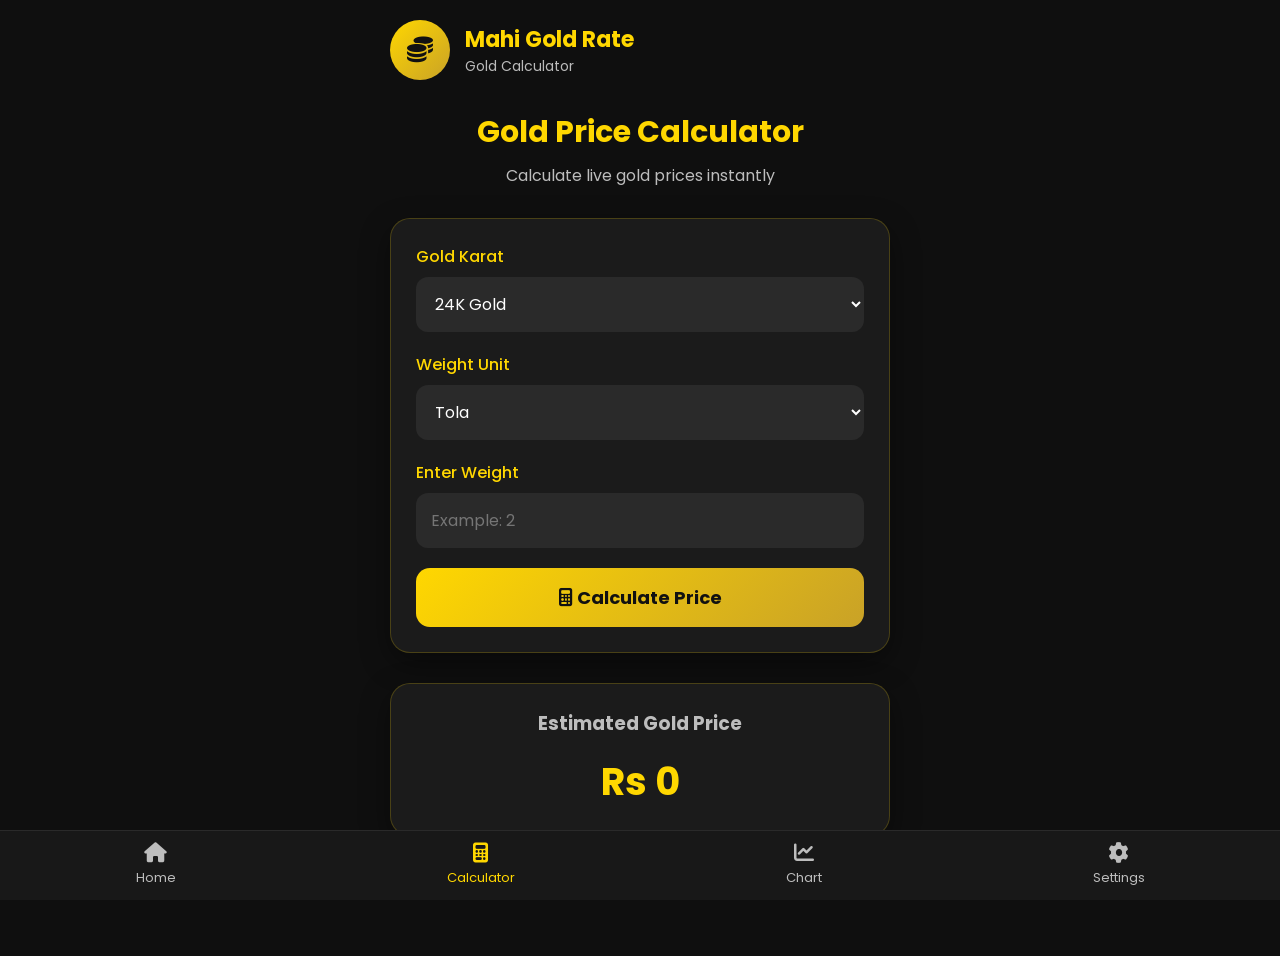
==== calculator.html @ da5678a5 "Initial commit" ====
<!DOCTYPE html>
<html lang="en">

<head>

    <meta charset="UTF-8">
    <meta name="viewport" content="width=device-width, initial-scale=1.0">

    <title>Gold Calculator | Mahi Gold Rate</title>

    <!-- Google Font -->
    <link href="https://fonts.googleapis.com/css2?family=Poppins:wght@300;400;500;600;700&display=swap"
        rel="stylesheet">

    <!-- Font Awesome -->
    <link rel="stylesheet"
        href="https://cdnjs.cloudflare.com/ajax/libs/font-awesome/6.7.2/css/all.min.css">

    <!-- CSS -->
    <link rel="stylesheet" href="calculator.css">

</head>

<body>

<div class="container">

    <!-- ===========================
            HEADER
    ============================ -->

    <header class="header">

        <div class="logo-box">

            <div class="logo">

                <i class="fa-solid fa-coins"></i>

            </div>

            <div>

                <h2>Mahi Gold Rate</h2>

                <p>Gold Calculator</p>

            </div>

        </div>

    </header>

    <!-- ===========================
        PAGE TITLE
    ============================ -->

    <section class="page-title">

        <h1>Gold Price Calculator</h1>

        <p>

            Calculate live gold prices instantly

        </p>

    </section>

    <!-- ===========================
        CALCULATOR CARD
    ============================ -->

    <section class="calculator-card">

        <!-- Gold Type -->

        <div class="input-group">

            <label>

                Gold Karat

            </label>

            <select id="goldType">

                <option value="24">24K Gold</option>

                <option value="22">22K Gold</option>

                <option value="21">21K Gold</option>

                <option value="18">18K Gold</option>

            </select>

        </div>

        <!-- Weight Unit -->

        <div class="input-group">

            <label>

                Weight Unit

            </label>

            <select id="weightUnit">

                <option value="tola">

                    Tola

                </option>

                <option value="gram">

                    Gram

                </option>

                <option value="ounce">

                    Troy Ounce

                </option>

            </select>

        </div>

        <!-- Weight -->

        <div class="input-group">

            <label>

                Enter Weight

            </label>

            <input
                type="number"
                id="weightInput"
                placeholder="Example: 2">

        </div>

        <!-- Button -->

        <button id="calculateBtn">

            <i class="fa-solid fa-calculator"></i>

            Calculate Price

        </button>

    </section>

    <!-- ===========================
        RESULT CARD
    ============================ -->

    <section class="result-card">

        <h3>

            Estimated Gold Price

        </h3>

        <h1 id="totalPrice">

            Rs 0

        </h1>

    </section>

</div>

<!-- ===========================
Bottom Navigation
=========================== -->

<nav class="bottom-nav">

    <a href="mahi.html" class="nav-item">

        <i class="fa-solid fa-house"></i>

        <span>Home</span>

    </a>

    <a href="calculator.html" class="nav-item active">

        <i class="fa-solid fa-calculator"></i>

        <span>Calculator</span>

    </a>

    <a href="chart.html" class="nav-item">

        <i class="fa-solid fa-chart-line"></i>

        <span>Chart</span>

    </a>

    <a href="setting.html" class="nav-item">

        <i class="fa-solid fa-gear"></i>

        <span>Settings</span>

    </a>

</nav>

<!-- JavaScript -->

<script src="js/config.js"></script>
<script src="js/api.js"></script>
<script src="calculator.js"></script>

</body>
</html>
---- calculator.css ----
/* ========================================
   GOOGLE FONT
======================================== */

*{
    margin:0;
    padding:0;
    box-sizing:border-box;
    font-family:'Poppins',sans-serif;
}

body{
    background:#0f0f0f;
    color:#fff;
    min-height:100vh;
    padding-bottom:100px;
}

.container{
    width:90%;
    max-width:500px;
    margin:auto;
    padding:20px 0;
}

/* ========================================
   HEADER
======================================== */

.header{
    display:flex;
    justify-content:space-between;
    align-items:center;
    margin-bottom:30px;
}

.logo-box{
    display:flex;
    align-items:center;
    gap:15px;
}

.logo{
    width:60px;
    height:60px;
    border-radius:50%;
    background:linear-gradient(135deg,#FFD700,#C9A227);
    display:flex;
    justify-content:center;
    align-items:center;
    color:#111;
    font-size:26px;
}

.logo-box h2{
    font-size:22px;
    color:#FFD700;
}

.logo-box p{
    color:#bbb;
    font-size:14px;
}

/* ========================================
   TITLE
======================================== */

.page-title{
    text-align:center;
    margin-bottom:30px;
}

.page-title h1{
    font-size:30px;
    color:#FFD700;
}

.page-title p{
    color:#bdbdbd;
    margin-top:8px;
}

/* ========================================
   CARD
======================================== */

.calculator-card{
    background:#1b1b1b;
    border:1px solid rgba(255,215,0,.2);
    border-radius:20px;
    padding:25px;
    box-shadow:0 10px 30px rgba(0,0,0,.4);
}

.input-group{
    margin-bottom:20px;
}

.input-group label{
    display:block;
    margin-bottom:8px;
    color:#FFD700;
    font-weight:500;
}

.input-group select,
.input-group input{
    width:100%;
    padding:15px;
    border:none;
    outline:none;
    border-radius:12px;
    background:#2a2a2a;
    color:#fff;
    font-size:16px;
    transition:.3s;
}

.input-group select:focus,
.input-group input:focus{
    border:1px solid #FFD700;
    box-shadow:0 0 10px rgba(255,215,0,.4);
}

/* ========================================
   BUTTON
======================================== */

#calculateBtn{
    width:100%;
    padding:16px;
    border:none;
    border-radius:14px;
    background:linear-gradient(135deg,#FFD700,#C9A227);
    color:#111;
    font-size:18px;
    font-weight:700;
    cursor:pointer;
    transition:.3s;
}

#calculateBtn:hover{
    transform:translateY(-3px);
    box-shadow:0 10px 20px rgba(255,215,0,.3);
}

/* ========================================
   RESULT CARD
======================================== */

.result-card{
    margin-top:30px;
    background:#1b1b1b;
    border:1px solid rgba(255,215,0,.2);
    border-radius:20px;
    padding:25px;
    text-align:center;
    box-shadow:0 10px 30px rgba(0,0,0,.4);
}

.result-card h3{
    color:#bdbdbd;
    margin-bottom:15px;
}

.result-card h1{
    color:#FFD700;
    font-size:38px;
}

/* ========================================
   BOTTOM NAVIGATION
======================================== */

.bottom-nav{
    position:fixed;
    bottom:0;
    left:0;
    width:100%;
    background:#181818;
    display:flex;
    justify-content:space-around;
    padding:12px 0;
    border-top:1px solid rgba(255,255,255,.08);
}

.nav-item{
    display:flex;
    flex-direction:column;
    align-items:center;
    text-decoration:none;
    color:#bdbdbd;
    font-size:13px;
    transition:.3s;
}

.nav-item i{
    font-size:20px;
    margin-bottom:5px;
}

.nav-item.active{
    color:#FFD700;
}

.nav-item:hover{
    color:#FFD700;
}

/* ========================================
   RESPONSIVE
======================================== */

@media(max-width:480px){

    .page-title h1{
        font-size:24px;
    }

    .result-card h1{
        font-size:30px;
    }

}
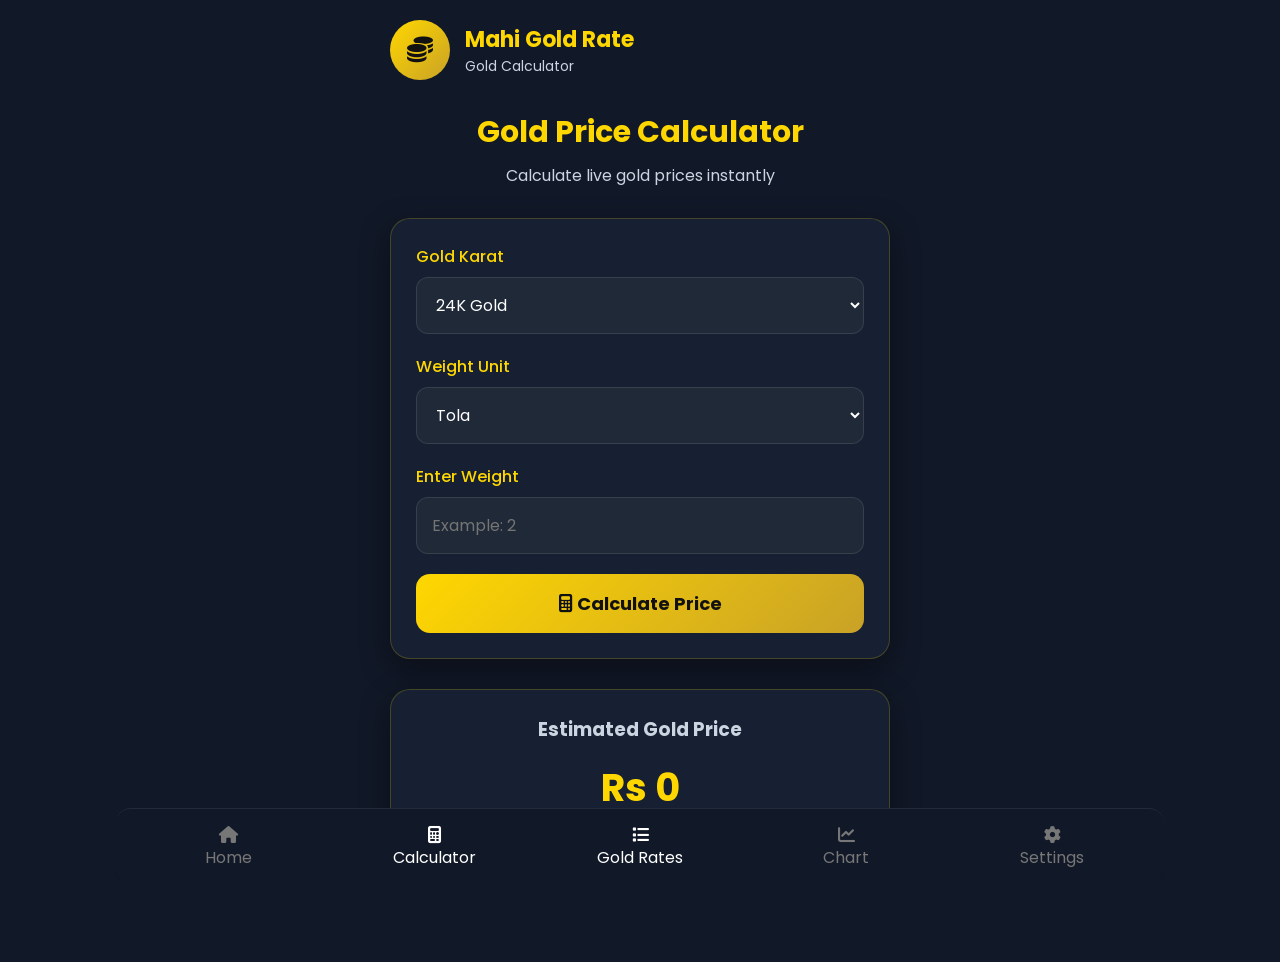
==== commit 4eb60d78: "Updated project" ====
--- a/calculator.html
+++ b/calculator.html
@@ -204,6 +204,17 @@
 
     </a>
 
+    <a
+        href="gold-rate-list.html"
+        class="active"
+    >
+
+        <i class="fa-solid fa-list"></i>
+
+        <span>Gold Rates</span>
+
+    </a>
+
     <a href="chart.html" class="nav-item">
 
         <i class="fa-solid fa-chart-line"></i>
--- a/calculator.css
+++ b/calculator.css
@@ -2,224 +2,254 @@
    GOOGLE FONT
 ======================================== */
 
-*{
-    margin:0;
-    padding:0;
-    box-sizing:border-box;
-    font-family:'Poppins',sans-serif;
-}
-
-body{
-    background:#0f0f0f;
-    color:#fff;
-    min-height:100vh;
-    padding-bottom:100px;
-}
-
-.container{
-    width:90%;
-    max-width:500px;
-    margin:auto;
-    padding:20px 0;
+* {
+    margin: 0;
+    padding: 0;
+    box-sizing: border-box;
+    font-family: 'Poppins', sans-serif;
+}
+
+body {
+    background: #111827;
+    color: #fff;
+    min-height: 100vh;
+    padding-bottom: 100px;
+}
+
+.container {
+    width: 90%;
+    max-width: 500px;
+    margin: auto;
+    padding: 20px 0;
 }
 
 /* ========================================
    HEADER
 ======================================== */
 
-.header{
-    display:flex;
-    justify-content:space-between;
-    align-items:center;
-    margin-bottom:30px;
-}
-
-.logo-box{
-    display:flex;
-    align-items:center;
-    gap:15px;
-}
-
-.logo{
-    width:60px;
-    height:60px;
-    border-radius:50%;
-    background:linear-gradient(135deg,#FFD700,#C9A227);
-    display:flex;
-    justify-content:center;
-    align-items:center;
-    color:#111;
-    font-size:26px;
-}
-
-.logo-box h2{
-    font-size:22px;
-    color:#FFD700;
-}
-
-.logo-box p{
-    color:#bbb;
-    font-size:14px;
+.header {
+    display: flex;
+    justify-content: space-between;
+    align-items: center;
+    margin-bottom: 30px;
+}
+
+.logo-box {
+    display: flex;
+    align-items: center;
+    gap: 15px;
+}
+
+.logo {
+    width: 60px;
+    height: 60px;
+    border-radius: 50%;
+    background: linear-gradient(135deg, #FFD700, #C9A227);
+    display: flex;
+    justify-content: center;
+    align-items: center;
+    color: #111;
+    font-size: 26px;
+}
+
+.logo-box h2 {
+    font-size: 22px;
+    color: #FFD700;
+}
+
+.logo-box p {
+    color: #cbd5e1;
+    font-size: 14px;
 }
 
 /* ========================================
    TITLE
 ======================================== */
 
-.page-title{
-    text-align:center;
-    margin-bottom:30px;
-}
-
-.page-title h1{
-    font-size:30px;
-    color:#FFD700;
-}
-
-.page-title p{
-    color:#bdbdbd;
-    margin-top:8px;
+.page-title {
+    text-align: center;
+    margin-bottom: 30px;
+}
+
+.page-title h1 {
+    font-size: 30px;
+    color: #FFD700;
+}
+
+.page-title p {
+    color: #cbd5e1;
+    margin-top: 8px;
 }
 
 /* ========================================
    CARD
 ======================================== */
 
-.calculator-card{
-    background:#1b1b1b;
-    border:1px solid rgba(255,215,0,.2);
-    border-radius:20px;
-    padding:25px;
-    box-shadow:0 10px 30px rgba(0,0,0,.4);
-}
-
-.input-group{
-    margin-bottom:20px;
-}
-
-.input-group label{
-    display:block;
-    margin-bottom:8px;
-    color:#FFD700;
-    font-weight:500;
+.calculator-card {
+    background: #162032;
+    border: 1px solid rgba(255, 215, 0, .2);
+    border-radius: 20px;
+    padding: 25px;
+    box-shadow: 0 10px 30px rgba(0, 0, 0, .4);
+}
+
+.input-group {
+    margin-bottom: 20px;
+}
+
+.input-group label {
+    display: block;
+    margin-bottom: 8px;
+    color: #FFD700;
+    font-weight: 500;
 }
 
 .input-group select,
-.input-group input{
-    width:100%;
-    padding:15px;
-    border:none;
-    outline:none;
-    border-radius:12px;
-    background:#2a2a2a;
-    color:#fff;
-    font-size:16px;
-    transition:.3s;
+.input-group input {
+    width: 100%;
+    padding: 15px;
+    border: 1px solid rgba(255, 255, 255, .1);
+    outline: none;
+    border-radius: 12px;
+    background: #1f2937;
+    color: #fff;
+    font-size: 16px;
+    transition: .3s;
 }
 
 .input-group select:focus,
-.input-group input:focus{
-    border:1px solid #FFD700;
-    box-shadow:0 0 10px rgba(255,215,0,.4);
+.input-group input:focus {
+    border: 1px solid #FFD700;
+    box-shadow: 0 0 10px rgba(255, 215, 0, .4);
 }
 
 /* ========================================
    BUTTON
 ======================================== */
 
-#calculateBtn{
-    width:100%;
-    padding:16px;
-    border:none;
-    border-radius:14px;
-    background:linear-gradient(135deg,#FFD700,#C9A227);
-    color:#111;
-    font-size:18px;
-    font-weight:700;
-    cursor:pointer;
-    transition:.3s;
-}
-
-#calculateBtn:hover{
-    transform:translateY(-3px);
-    box-shadow:0 10px 20px rgba(255,215,0,.3);
+#calculateBtn {
+    width: 100%;
+    padding: 16px;
+    border: none;
+    border-radius: 14px;
+    background: linear-gradient(135deg, #FFD700, #C9A227);
+    color: #111;
+    font-size: 18px;
+    font-weight: 700;
+    cursor: pointer;
+    transition: .3s;
+}
+
+#calculateBtn:hover {
+    transform: translateY(-3px);
+    box-shadow: 0 10px 20px rgba(255, 215, 0, .3);
 }
 
 /* ========================================
    RESULT CARD
 ======================================== */
 
-.result-card{
-    margin-top:30px;
-    background:#1b1b1b;
-    border:1px solid rgba(255,215,0,.2);
-    border-radius:20px;
-    padding:25px;
-    text-align:center;
-    box-shadow:0 10px 30px rgba(0,0,0,.4);
-}
-
-.result-card h3{
-    color:#bdbdbd;
-    margin-bottom:15px;
-}
-
-.result-card h1{
-    color:#FFD700;
-    font-size:38px;
-}
-
-/* ========================================
-   BOTTOM NAVIGATION
-======================================== */
-
-.bottom-nav{
-    position:fixed;
-    bottom:0;
-    left:0;
-    width:100%;
-    background:#181818;
-    display:flex;
-    justify-content:space-around;
-    padding:12px 0;
-    border-top:1px solid rgba(255,255,255,.08);
-}
-
-.nav-item{
-    display:flex;
-    flex-direction:column;
-    align-items:center;
-    text-decoration:none;
-    color:#bdbdbd;
-    font-size:13px;
-    transition:.3s;
-}
-
-.nav-item i{
-    font-size:20px;
-    margin-bottom:5px;
-}
-
-.nav-item.active{
-    color:#FFD700;
-}
-
-.nav-item:hover{
-    color:#FFD700;
-}
-
-/* ========================================
-   RESPONSIVE
-======================================== */
-
-@media(max-width:480px){
-
-    .page-title h1{
-        font-size:24px;
-    }
-
-    .result-card h1{
-        font-size:30px;
-    }
-
-}+.result-card {
+    margin-top: 30px;
+    background: #162032;
+    border: 1px solid rgba(255, 215, 0, .2);
+    border-radius: 20px;
+    padding: 25px;
+    text-align: center;
+    box-shadow: 0 10px 30px rgba(0, 0, 0, .4);
+}
+
+.result-card h3 {
+    color: #cbd5e1;
+    margin-bottom: 15px;
+}
+
+.result-card h1 {
+    color: #FFD700;
+    font-size: 38px;
+}
+
+
+/* =========================
+BOTTOM NAV
+========================= */
+
+.bottom-nav {
+
+    position: fixed;
+
+    z-index: 1000;
+
+    left: 50%;
+
+    bottom: 0;
+
+    transform: translateX(-50%);
+
+    width: min(1050px, 100%);
+
+    min-height: 72px;
+
+    background: #111827;
+
+    border-top:
+        1px solid rgba(255,255,255,.08);
+
+    display: grid;
+
+    grid-template-columns:
+        repeat(5, 1fr);
+
+    padding:
+        17px 10px
+        calc(15px + env(safe-area-inset-bottom));
+
+    backdrop-filter: blur(12px);
+
+    border-radius: 16px;
+
+    margin-bottom: 15px;
+
+
+
+}
+
+
+.bottom-nav a {
+
+    color: #777;
+
+    text-decoration: none;
+
+    display: flex;
+
+    flex-direction: column;
+
+    align-items: center;
+
+    justify-content: center;
+
+    gap: 2px;
+
+    font-size: 16px;
+
+    border-radius: 12px;
+
+}
+
+
+.bottom-nav a i {
+
+    font-size: 17px;
+
+}
+
+
+.bottom-nav a.active {
+
+    color: var(--gold);
+
+    background:
+        /* rgba(206, 206, 205, 0.08); */
+
+}
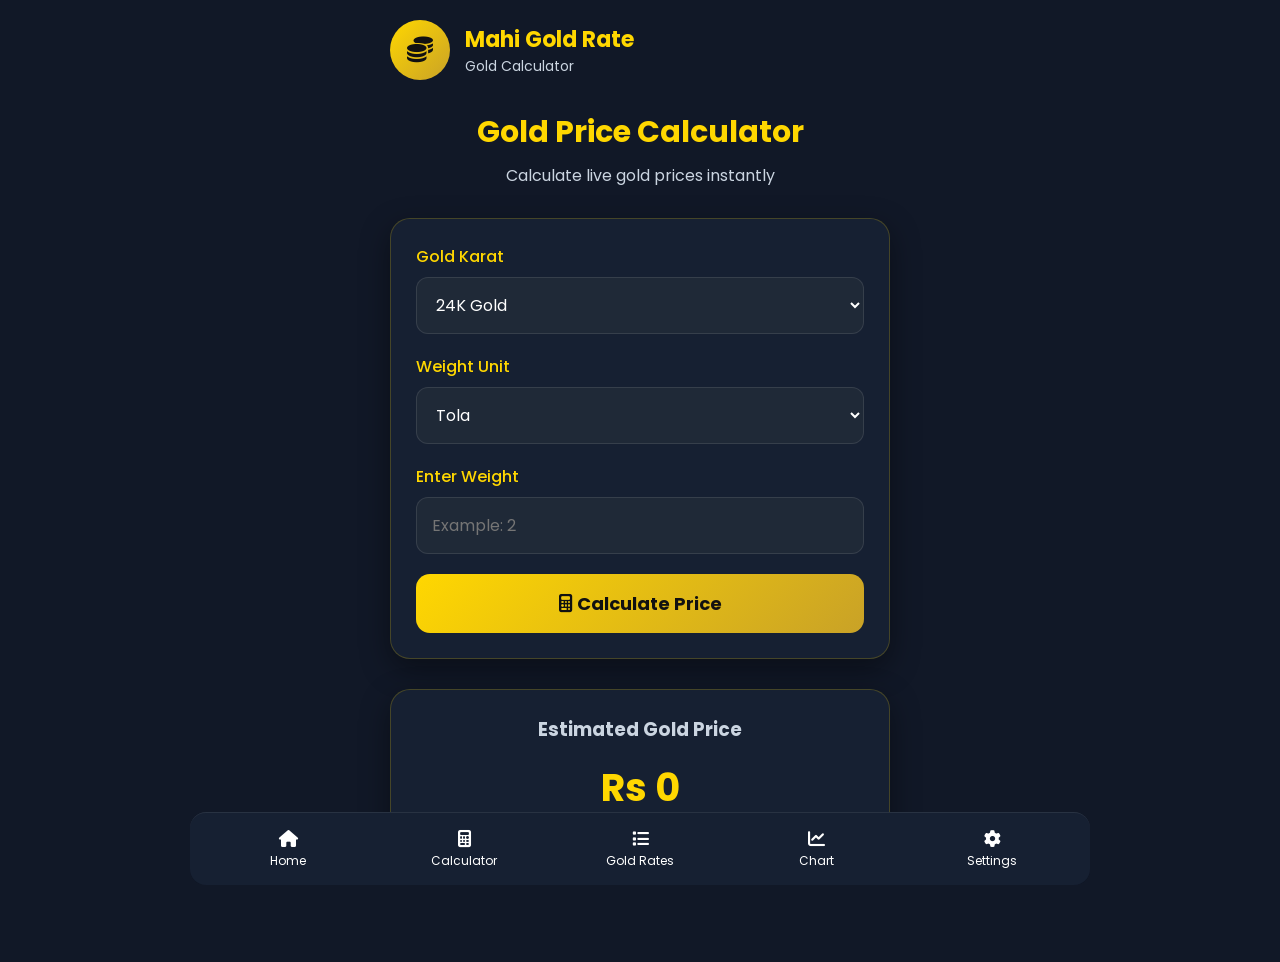
==== commit 9302ff85: "Updated HTML and CSS design" ====
--- a/calculator.html
+++ b/calculator.html
@@ -188,7 +188,7 @@
 
 <nav class="bottom-nav">
 
-    <a href="mahi.html" class="nav-item">
+    <a href="index.html" class="nav-item">
 
         <i class="fa-solid fa-house"></i>
 
--- a/calculator.css
+++ b/calculator.css
@@ -186,23 +186,19 @@
 
     transform: translateX(-50%);
 
-    width: min(1050px, 100%);
+    width: min(900px, 100%);
 
     min-height: 72px;
 
-    background: #111827;
-
-    border-top:
-        1px solid rgba(255,255,255,.08);
+    background: #162032;
+
+    border-top: 1px solid rgba(255,255,255,.08);
 
     display: grid;
 
-    grid-template-columns:
-        repeat(5, 1fr);
-
-    padding:
-        17px 10px
-        calc(15px + env(safe-area-inset-bottom));
+    grid-template-columns: repeat(5, 1fr);
+
+    padding: 17px 10px calc(15px + env(safe-area-inset-bottom));
 
     backdrop-filter: blur(12px);
 
@@ -210,14 +206,12 @@
 
     margin-bottom: 15px;
 
-
-
 }
 
 
 .bottom-nav a {
 
-    color: #777;
+    color: var(--gold); /* Sabhi buttons gold color me rahenge */
 
     text-decoration: none;
 
@@ -229,12 +223,14 @@
 
     justify-content: center;
 
-    gap: 2px;
-
-    font-size: 16px;
+    gap: 5px;
+
+    font-size: 12px;
 
     border-radius: 12px;
 
+    transition: opacity 0.3s ease;
+
 }
 
 
@@ -245,11 +241,77 @@
 }
 
 
-.bottom-nav a.active {
-
-    color: var(--gold);
-
-    background:
-        /* rgba(206, 206, 205, 0.08); */
-
-}
+.bottom-nav a:hover {
+
+    opacity: 0.8; /* Hover karne par halka sa glow/opacity effect */
+
+}
+
+/* =========================
+RESPONSIVE
+========================= */
+
+@media (max-width: 420px) {
+
+    .page {
+
+        padding: 20px;
+
+    }
+
+
+    .header-title h1 {
+
+        font-size: 17px;
+
+    }
+
+
+    .rate-table th,
+    .rate-table td {
+
+        padding: 20px 20px;
+
+    }
+
+
+    .rate-table td {
+
+        font-size: 12px;
+
+    }
+
+
+    .market-note p {
+
+        font-size: 9px;
+
+    }
+
+}
+
+
+@media (min-width: 800px) {
+
+    .page {
+
+        padding: 20px;
+
+    }
+
+
+    .rate-table th,
+    .rate-table td {
+
+        padding: 20px 20px;
+
+    }
+
+
+    .rate-table td {
+
+        font-size: 14px;
+
+    }
+
+}
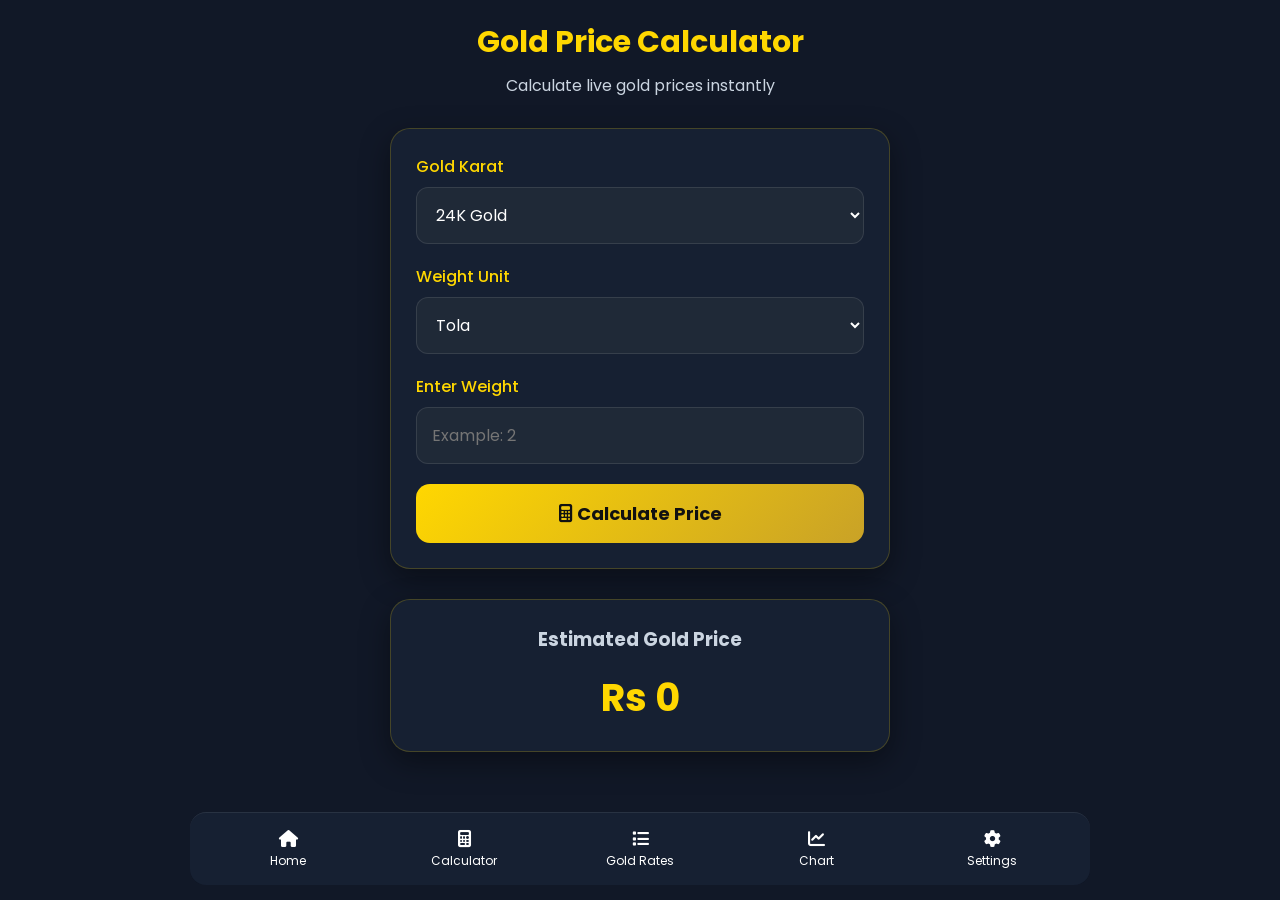
==== commit f77bdc36: "Updated HTML and CSS design" ====
--- a/calculator.html
+++ b/calculator.html
@@ -25,31 +25,7 @@
 
 <div class="container">
 
-    <!-- ===========================
-            HEADER
-    ============================ -->
-
-    <header class="header">
-
-        <div class="logo-box">
-
-            <div class="logo">
-
-                <i class="fa-solid fa-coins"></i>
-
-            </div>
-
-            <div>
-
-                <h2>Mahi Gold Rate</h2>
-
-                <p>Gold Calculator</p>
-
-            </div>
-
-        </div>
-
-    </header>
+    
 
     <!-- ===========================
         PAGE TITLE
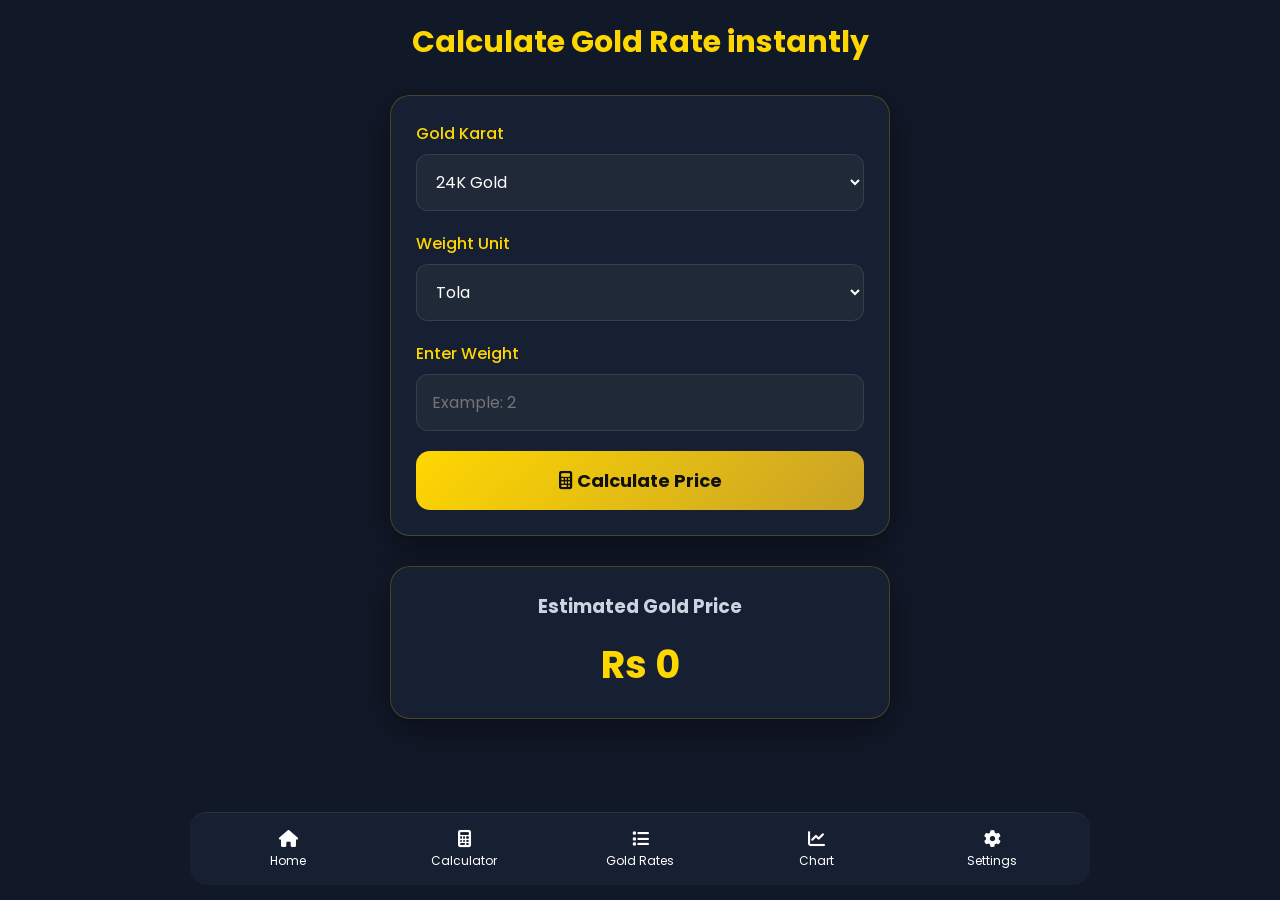
==== commit 54896fb2: "Updated HTML and CSS design" ====
--- a/calculator.html
+++ b/calculator.html
@@ -25,7 +25,7 @@
 
 <div class="container">
 
-    
+
 
     <!-- ===========================
         PAGE TITLE
@@ -33,13 +33,8 @@
 
     <section class="page-title">
 
-        <h1>Gold Price Calculator</h1>
-
-        <p>
-
-            Calculate live gold prices instantly
-
-        </p>
+        <h1>Calculate Gold Rate instantly</h1>
+
 
     </section>
 
